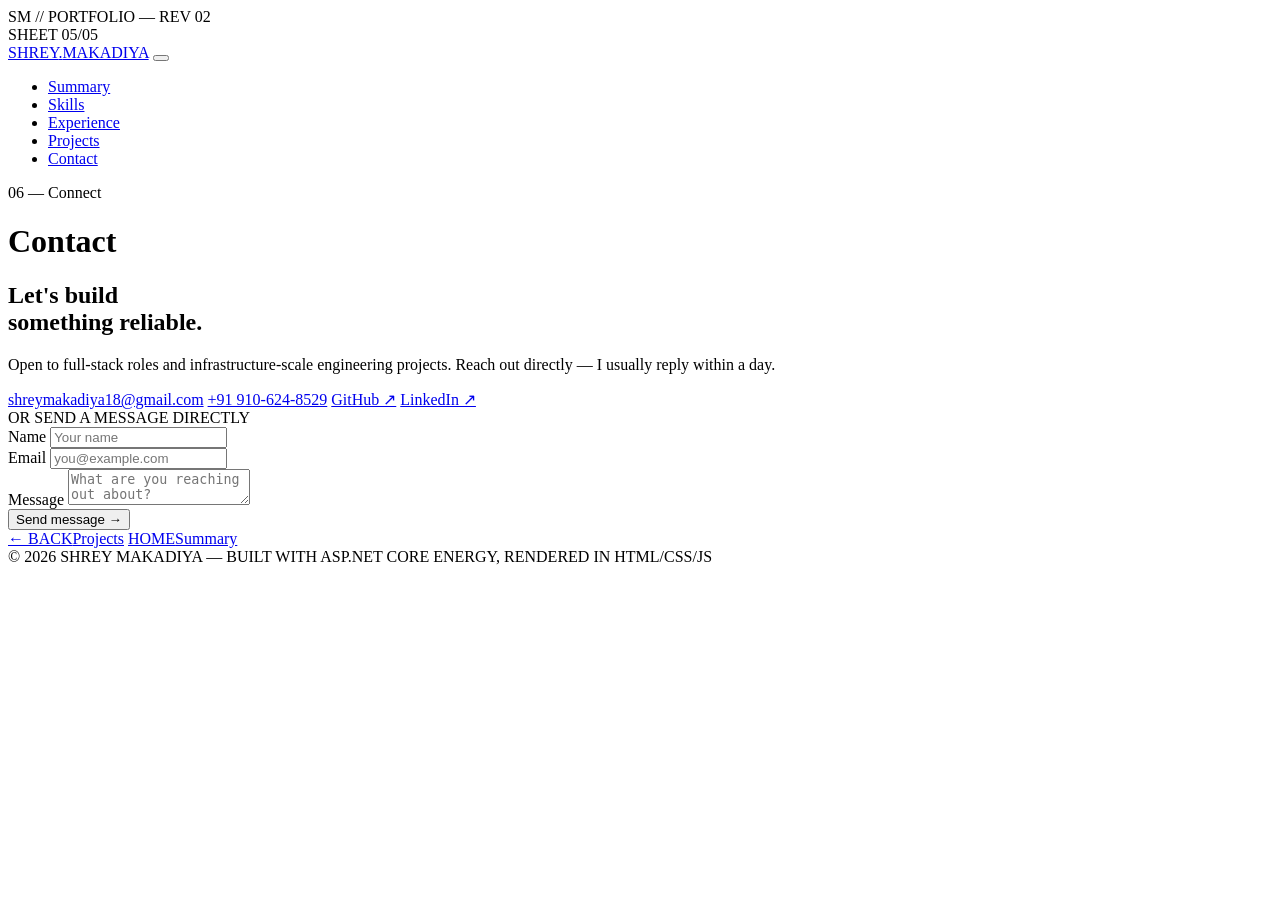
==== website/contact.html @ 268e4058 "website" ====
<!DOCTYPE html>
<html lang="en">
<head>
<meta charset="UTF-8">
<meta name="viewport" content="width=device-width, initial-scale=1.0">
<title>Contact — Shrey Makadiya</title>
<link rel="stylesheet" href="styles.css">
</head>
<body>

<div class="grid-bg"></div>
<div class="viewport-frame">
  <div class="corner tl"></div><div class="corner tr"></div>
  <div class="corner bl"></div><div class="corner br"></div>
</div>
<div class="label-tag tag-top-left">SM // PORTFOLIO — REV 02</div>
<div class="label-tag tag-bottom-right">SHEET 05/05</div>

<nav class="navbar">
  <a href="index.html" class="nav-logo">SHREY<span class="accent">.</span>MAKADIYA</a>
  <button class="nav-toggle" id="navToggle" aria-label="Toggle menu"><span></span><span></span><span></span></button>
  <ul class="nav-links" id="navLinks">
    <li><a href="index.html">Summary</a></li>
    <li><a href="skills.html">Skills</a></li>
    <li><a href="experience.html">Experience</a></li>
    <li><a href="projects.html">Projects</a></li>
    <li><a href="contact.html" class="active">Contact</a></li>
  </ul>
</nav>

<div class="page-wrap">
  <div class="reveal">
    <div class="eyebrow">06 — Connect</div>
    <h1 class="page-title">Contact</h1>
  </div>

  <div class="contact-panel reveal">
    <h2 class="contact-title">Let's build<br>something reliable.</h2>
    <p class="contact-sub">Open to full-stack roles and infrastructure-scale engineering projects. Reach out directly — I usually reply within a day.</p>
    <div class="contact-links">
      <a class="btn solid" href="mailto:shreymakadiya18@gmail.com">shreymakadiya18@gmail.com</a>
      <a class="btn" href="tel:+919106248529">+91 910-624-8529</a>
      <a class="btn" href="https://github.com/shreymakadiya18" target="_blank" rel="noopener">GitHub ↗</a>
      <a class="btn" href="https://linkedin.com/in/shrey-makadiya-b47a26212" target="_blank" rel="noopener">LinkedIn ↗</a>
    </div>

    <div class="form-divider">OR SEND A MESSAGE DIRECTLY</div>

    <form class="contact-form" id="contactForm" action="https://formsubmit.co/shreymakadiya18@gmail.com" method="POST">
      <input type="hidden" name="_subject" value="New message from portfolio site">
      <input type="hidden" name="_template" value="table">
      <input type="hidden" name="_captcha" value="false">
      <input type="text" name="_honey" style="display:none">

      <div class="form-row">
        <div class="field">
          <label for="name">Name</label>
          <input type="text" id="name" name="Name" placeholder="Your name" required>
        </div>
        <div class="field">
          <label for="email">Email</label>
          <input type="email" id="email" name="Email" placeholder="you@example.com" required>
        </div>
      </div>
      <div class="field">
        <label for="message">Message</label>
        <textarea id="message" name="Message" placeholder="What are you reaching out about?" required></textarea>
      </div>
      <button type="submit" class="submit-btn" id="submitBtn">Send message →</button>
      <div class="form-status" id="formStatus"></div>
    </form>
  </div>

  <div class="page-nav reveal">
    <a href="projects.html"><span class="dir">← BACK</span>Projects</a>
    <a href="index.html"><span class="dir">HOME</span>Summary</a>
  </div>
</div>

<footer>© 2026 SHREY MAKADIYA — BUILT WITH ASP.NET CORE ENERGY, RENDERED IN HTML/CSS/JS</footer>

<script src="script.js"></script>
</body>
</html>
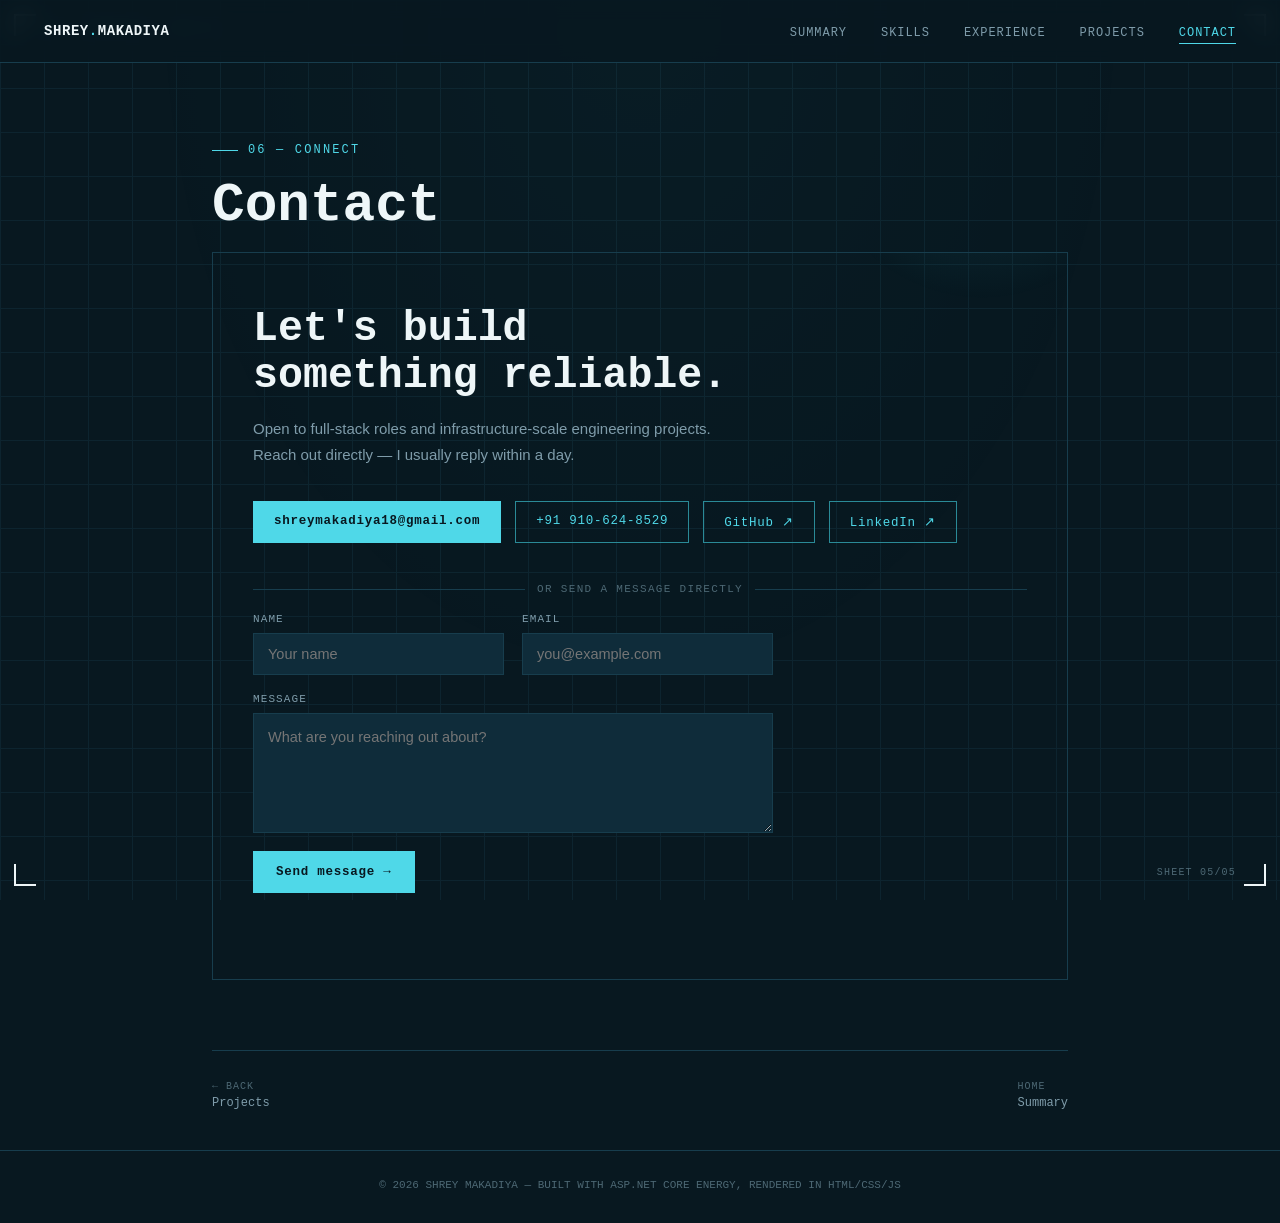
==== commit 11358f8d: "website" ====
--- a/website/contact.html
+++ b/website/contact.html
@@ -4,7 +4,7 @@
 <meta charset="UTF-8">
 <meta name="viewport" content="width=device-width, initial-scale=1.0">
 <title>Contact — Shrey Makadiya</title>
-<link rel="stylesheet" href="styles.css">
+<link rel="stylesheet" href="./style.css">
 </head>
 <body>
 
@@ -17,14 +17,14 @@
 <div class="label-tag tag-bottom-right">SHEET 05/05</div>
 
 <nav class="navbar">
-  <a href="index.html" class="nav-logo">SHREY<span class="accent">.</span>MAKADIYA</a>
+  <a href="./index.html" class="nav-logo">SHREY<span class="accent">.</span>MAKADIYA</a>
   <button class="nav-toggle" id="navToggle" aria-label="Toggle menu"><span></span><span></span><span></span></button>
   <ul class="nav-links" id="navLinks">
-    <li><a href="index.html">Summary</a></li>
-    <li><a href="skills.html">Skills</a></li>
-    <li><a href="experience.html">Experience</a></li>
-    <li><a href="projects.html">Projects</a></li>
-    <li><a href="contact.html" class="active">Contact</a></li>
+    <li><a href="./index.html">Summary</a></li>
+    <li><a href="./skills.html">Skills</a></li>
+    <li><a href="./experience.html">Experience</a></li>
+    <li><a href="./projects.html">Projects</a></li>
+    <li><a href="./contact.html" class="active">Contact</a></li>
   </ul>
 </nav>
 
@@ -72,13 +72,13 @@
   </div>
 
   <div class="page-nav reveal">
-    <a href="projects.html"><span class="dir">← BACK</span>Projects</a>
-    <a href="index.html"><span class="dir">HOME</span>Summary</a>
+    <a href="./projects.html"><span class="dir">← BACK</span>Projects</a>
+    <a href="./index.html"><span class="dir">HOME</span>Summary</a>
   </div>
 </div>
 
 <footer>© 2026 SHREY MAKADIYA — BUILT WITH ASP.NET CORE ENERGY, RENDERED IN HTML/CSS/JS</footer>
 
-<script src="script.js"></script>
+<script src="./script.js"></script>
 </body>
 </html>
--- a/website/style.css
+++ b/website/style.css
@@ -0,0 +1,231 @@
+@import url('https://fonts.googleapis.com/css2?family=JetBrains+Mono:wght@400;500;700;800&family=IBM+Plex+Sans:wght@300;400;500;600;700&display=swap');
+
+:root{
+  --navy-deep:#081820;
+  --navy:#0c2430;
+  --navy-panel:#0f2c3a;
+  --grid-line:#173d4d;
+  --cyan:#4fd8e8;
+  --cyan-dim:#2a8a97;
+  --amber:#f2a65a;
+  --paper:#eef6f8;
+  --slate:#7f9caa;
+  --slate-dim:#4d6874;
+}
+*{margin:0;padding:0;box-sizing:border-box;}
+html{scroll-behavior:smooth;}
+body{
+  background:var(--navy-deep);
+  color:var(--paper);
+  font-family:'IBM Plex Sans',sans-serif;
+  overflow-x:hidden;
+  position:relative;
+}
+@media (prefers-reduced-motion: reduce){
+  *{animation-duration:0.01ms !important; animation-iteration-count:1 !important; transition-duration:0.01ms !important; scroll-behavior:auto !important;}
+}
+.mono{font-family:'JetBrains Mono',monospace;}
+
+/* blueprint grid background */
+.grid-bg{
+  position:fixed; inset:0; z-index:0; pointer-events:none;
+  background-image:
+    linear-gradient(var(--grid-line) 1px, transparent 1px),
+    linear-gradient(90deg, var(--grid-line) 1px, transparent 1px);
+  background-size:44px 44px;
+  opacity:0.35;
+}
+.grid-bg::after{
+  content:"";
+  position:absolute; inset:0;
+  background:radial-gradient(ellipse at 50% 0%, rgba(79,216,232,0.08), transparent 60%);
+}
+
+.viewport-frame{position:fixed; inset:14px; z-index:5; pointer-events:none;}
+.corner{position:absolute; width:22px; height:22px; border-color:var(--cyan-dim);}
+.corner.tl{top:0;left:0;border-top:2px solid;border-left:2px solid;}
+.corner.tr{top:0;right:0;border-top:2px solid;border-right:2px solid;}
+.corner.bl{bottom:0;left:0;border-bottom:2px solid;border-left:2px solid;}
+.corner.br{bottom:0;right:0;border-bottom:2px solid;border-right:2px solid;}
+
+.label-tag{
+  position:fixed; z-index:6; font-family:'JetBrains Mono',monospace;
+  font-size:10px; letter-spacing:0.12em; color:var(--slate-dim); text-transform:uppercase;
+}
+.tag-top-left{top:22px;left:44px;}
+.tag-bottom-right{bottom:22px;right:44px;}
+@media (max-width:640px){ .label-tag{display:none;} }
+
+/* ===== NAV ===== */
+.navbar{
+  position:sticky; top:0; z-index:20;
+  display:flex; align-items:center; justify-content:space-between;
+  padding:22px 44px; background:rgba(8,24,32,0.86); backdrop-filter:blur(10px);
+  border-bottom:1px solid var(--grid-line);
+}
+.nav-logo{font-family:'JetBrains Mono',monospace; font-weight:700; font-size:14px; color:var(--paper); text-decoration:none; letter-spacing:0.04em;}
+.nav-logo .accent{color:var(--cyan);}
+.nav-links{display:flex; gap:34px; list-style:none;}
+.nav-links a{
+  font-family:'JetBrains Mono',monospace; font-size:12px; letter-spacing:0.08em; text-transform:uppercase;
+  color:var(--slate); text-decoration:none; position:relative; padding-bottom:4px; transition:color 0.2s ease;
+}
+.nav-links a::after{
+  content:""; position:absolute; left:0; bottom:0; width:0; height:1px; background:var(--cyan); transition:width 0.25s ease;
+}
+.nav-links a:hover{color:var(--paper);}
+.nav-links a:hover::after{width:100%;}
+.nav-links a.active{color:var(--cyan);}
+.nav-links a.active::after{width:100%;}
+.nav-toggle{display:none; flex-direction:column; gap:5px; background:none; border:none; cursor:pointer; padding:6px;}
+.nav-toggle span{width:22px; height:2px; background:var(--paper);}
+@media (max-width:760px){
+  .navbar{padding:18px 24px;}
+  .nav-links{
+    position:fixed; top:64px; left:0; right:0; flex-direction:column; gap:0;
+    background:var(--navy-deep); border-bottom:1px solid var(--grid-line);
+    max-height:0; overflow:hidden; transition:max-height 0.35s ease;
+  }
+  .nav-links.open{max-height:340px;}
+  .nav-links a{padding:16px 24px; width:100%; display:block; border-top:1px solid var(--grid-line);}
+  .nav-toggle{display:flex;}
+}
+
+section, .page-wrap{position:relative; z-index:1; max-width:920px; margin:0 auto; padding:80px 32px 40px;}
+
+.eyebrow{
+  display:flex; align-items:center; gap:10px;
+  font-family:'JetBrains Mono',monospace; font-size:12px; letter-spacing:0.18em; text-transform:uppercase;
+  color:var(--cyan); margin-bottom:18px;
+}
+.eyebrow::before{content:""; width:26px; height:1px; background:var(--cyan);}
+h1,h2,h3{font-family:'JetBrains Mono',monospace; font-weight:700; line-height:1.15;}
+.page-title{font-size:clamp(2rem,6vw,3.4rem); color:var(--paper); margin-bottom:14px;}
+.page-sub{color:var(--slate); font-size:15px; max-width:600px; line-height:1.7; margin-bottom:56px;}
+.section-title{font-size:clamp(1.6rem,4vw,2.3rem); color:var(--paper); margin-bottom:8px;}
+.section-sub{color:var(--slate); font-size:14px; margin-bottom:52px; max-width:560px; line-height:1.6;}
+
+.reveal{opacity:0; transform:translateY(24px); transition:opacity 0.7s ease, transform 0.7s ease;}
+.reveal.in{opacity:1; transform:translateY(0);}
+
+.btn{
+  font-family:'JetBrains Mono',monospace; font-size:12.5px; letter-spacing:0.06em;
+  padding:12px 20px; border:1px solid var(--cyan-dim); color:var(--cyan);
+  text-decoration:none; transition:all 0.25s ease; display:inline-block;
+}
+.btn:hover{background:rgba(79,216,232,0.1); border-color:var(--cyan); transform:translateY(-2px);}
+.btn.solid{background:var(--cyan); color:var(--navy-deep); border-color:var(--cyan); font-weight:700;}
+.btn.solid:hover{background:var(--paper); border-color:var(--paper);}
+
+/* ===== HERO (home) ===== */
+.hero{min-height:78vh; display:flex; flex-direction:column; justify-content:center; padding-top:40px; padding-bottom:40px;}
+.hero-id{font-family:'JetBrains Mono',monospace; font-size:12px; color:var(--slate); letter-spacing:0.1em; margin-bottom:26px; opacity:0; animation:fadeUp 0.7s ease forwards; animation-delay:0.1s;}
+.hero h1{font-size:clamp(2.4rem, 7vw, 5rem); color:var(--paper); letter-spacing:-0.01em; opacity:0; animation:fadeUp 0.8s ease forwards; animation-delay:0.25s;}
+.hero h1 .accent{color:var(--cyan);}
+.hero-role{margin-top:22px; font-size:clamp(1rem,2.4vw,1.35rem); color:var(--slate); font-weight:400; max-width:620px; line-height:1.6; opacity:0; animation:fadeUp 0.8s ease forwards; animation-delay:0.45s;}
+.hero-role strong{color:var(--paper); font-weight:600;}
+.typed-line{margin-top:34px; font-family:'JetBrains Mono',monospace; font-size:14px; color:var(--amber); display:flex; align-items:center; gap:2px; opacity:0; animation:fadeUp 0.8s ease forwards; animation-delay:0.65s;}
+.typed-cursor{display:inline-block; width:8px; height:16px; background:var(--amber); margin-left:4px; animation:blink 1s step-end infinite;}
+@keyframes blink{50%{opacity:0;}}
+@keyframes fadeUp{from{opacity:0; transform:translateY(18px);} to{opacity:1; transform:translateY(0);}}
+.hero-links{margin-top:44px; display:flex; gap:14px; flex-wrap:wrap; opacity:0; animation:fadeUp 0.8s ease forwards; animation-delay:0.85s;}
+
+.stat-row{display:grid; grid-template-columns:repeat(auto-fit,minmax(140px,1fr)); gap:2px; border:1px solid var(--grid-line); margin-top:20px;}
+.stat-cell{background:var(--navy-panel); padding:22px 20px; border:1px solid var(--grid-line);}
+.stat-num{font-family:'JetBrains Mono',monospace; font-size:26px; color:var(--cyan); font-weight:700;}
+.stat-label{font-family:'JetBrains Mono',monospace; font-size:10.5px; color:var(--slate); letter-spacing:0.08em; text-transform:uppercase; margin-top:6px;}
+
+.about-text{font-size:16px; line-height:1.85; color:#c9dbe1; max-width:680px;}
+.about-text strong{color:var(--paper);}
+
+/* ===== SKILLS ===== */
+.skill-cat{margin-bottom:52px;}
+.skill-cat-head{display:flex; align-items:baseline; gap:12px; margin-bottom:22px;}
+.skill-cat-num{font-family:'JetBrains Mono',monospace; font-size:12px; color:var(--cyan-dim);}
+.skill-cat h3{font-size:14px; color:var(--paper); letter-spacing:0.06em;}
+.skill-bars{display:flex; flex-direction:column; gap:20px;}
+.skill-bar-row{display:flex; flex-direction:column; gap:8px;}
+.skill-bar-top{display:flex; justify-content:space-between; align-items:baseline;}
+.skill-name{font-size:14.5px; color:var(--paper); font-weight:500;}
+.skill-level-label{font-family:'JetBrains Mono',monospace; font-size:11px; color:var(--cyan-dim);}
+.skill-bar-track{height:6px; background:var(--navy-panel); border:1px solid var(--grid-line); position:relative; overflow:hidden;}
+.skill-bar-fill{
+  height:100%; width:0%; background:linear-gradient(90deg, var(--cyan-dim), var(--cyan));
+  transition:width 1.1s cubic-bezier(.2,.8,.2,1);
+}
+.skill-legend{display:flex; gap:24px; flex-wrap:wrap; margin-top:8px; margin-bottom:44px; font-family:'JetBrains Mono',monospace; font-size:11px; color:var(--slate);}
+.skill-legend span{display:flex; align-items:center; gap:7px;}
+.legend-dot{width:8px; height:8px; border-radius:50%; display:inline-block;}
+
+/* ===== EXPERIENCE — schematic trace ===== */
+.exp-track{position:relative; padding-left:36px;}
+.exp-track::before{content:""; position:absolute; left:5px; top:6px; bottom:6px; width:1px; background:linear-gradient(var(--cyan-dim), var(--grid-line));}
+.exp-node{position:relative; padding-bottom:52px;}
+.exp-node:last-child{padding-bottom:0;}
+.exp-dot{position:absolute; left:-36px; top:4px; width:11px; height:11px; border-radius:50%; background:var(--navy-deep); border:2px solid var(--cyan-dim); transition:all 0.3s ease;}
+.exp-node.in .exp-dot{border-color:var(--cyan); box-shadow:0 0 0 4px rgba(79,216,232,0.12);}
+.exp-date{font-family:'JetBrains Mono',monospace; font-size:11px; color:var(--amber); letter-spacing:0.06em; margin-bottom:6px;}
+.exp-role{font-size:18px; color:var(--paper); font-weight:700; font-family:'JetBrains Mono',monospace;}
+.exp-co{font-size:13.5px; color:var(--slate); margin-top:2px; margin-bottom:14px;}
+.exp-node ul{list-style:none; display:flex; flex-direction:column; gap:9px;}
+.exp-node li{font-size:14.5px; color:#c2d6dd; line-height:1.6; padding-left:16px; position:relative;}
+.exp-node li::before{content:"→"; position:absolute; left:0; color:var(--cyan-dim); font-family:'JetBrains Mono',monospace;}
+.stack-tags{margin-top:12px; display:flex; gap:6px; flex-wrap:wrap;}
+.stack-tags span{font-family:'JetBrains Mono',monospace; font-size:10.5px; color:var(--cyan-dim); border:1px solid var(--grid-line); padding:3px 8px;}
+
+/* ===== PROJECTS ===== */
+.proj-grid{display:flex; flex-direction:column; gap:1px; background:var(--grid-line); border:1px solid var(--grid-line);}
+.proj-card{background:var(--navy-deep); padding:30px 28px; position:relative; transition:background 0.3s ease;}
+.proj-card:hover{background:var(--navy);}
+.proj-head{display:flex; justify-content:space-between; align-items:baseline; gap:16px; flex-wrap:wrap;}
+.proj-title{font-family:'JetBrains Mono',monospace; font-size:16px; color:var(--paper); font-weight:700;}
+.proj-idx{font-family:'JetBrains Mono',monospace; font-size:11px; color:var(--cyan-dim);}
+.proj-card ul{margin-top:14px; list-style:none; display:flex; flex-direction:column; gap:8px;}
+.proj-card li{font-size:14px; color:#b9cdd4; line-height:1.6; padding-left:16px; position:relative;}
+.proj-card li::before{content:"·"; position:absolute; left:0; color:var(--amber); font-weight:700;}
+.proj-stack{margin-top:14px; font-family:'JetBrains Mono',monospace; font-size:11px; color:var(--slate-dim);}
+
+/* ===== EDUCATION / ACHIEVEMENTS ===== */
+.two-col{display:grid; grid-template-columns:1fr 1fr; gap:2px; background:var(--grid-line); border:1px solid var(--grid-line);}
+@media (max-width:720px){.two-col{grid-template-columns:1fr;}}
+.col-panel{background:var(--navy-deep); padding:28px;}
+.col-panel h3{font-size:13px; color:var(--cyan); letter-spacing:0.1em; margin-bottom:18px;}
+.edu-item .edu-degree{font-size:15px; color:var(--paper); font-weight:600; font-family:'JetBrains Mono',monospace;}
+.edu-item .edu-inst{font-size:13.5px; color:var(--slate); margin-top:6px;}
+.edu-meta{margin-top:12px; display:flex; gap:18px; font-family:'JetBrains Mono',monospace; font-size:12px; color:var(--amber);}
+.ach-list{list-style:none; display:flex; flex-direction:column; gap:12px;}
+.ach-list li{font-size:14px; color:#c2d6dd; line-height:1.55; padding-left:18px; position:relative;}
+.ach-list li::before{content:"◆"; position:absolute; left:0; top:2px; color:var(--cyan-dim); font-size:9px;}
+
+/* ===== CONTACT ===== */
+.contact-panel{border:1px solid var(--grid-line); padding:52px 40px; position:relative; overflow:hidden;}
+.contact-panel::before{content:""; position:absolute; top:-40%; right:-10%; width:340px; height:340px; background:radial-gradient(circle, rgba(79,216,232,0.12), transparent 70%);}
+.contact-title{font-size:clamp(1.8rem,5vw,2.6rem); color:var(--paper); margin-bottom:16px; position:relative;}
+.contact-sub{color:var(--slate); font-size:15px; max-width:480px; line-height:1.7; margin-bottom:34px; position:relative;}
+.contact-links{display:flex; flex-wrap:wrap; gap:14px; position:relative; margin-bottom:40px;}
+.contact-form{position:relative; display:flex; flex-direction:column; gap:18px; max-width:520px;}
+.field{display:flex; flex-direction:column; gap:8px;}
+.field label{font-family:'JetBrains Mono',monospace; font-size:11px; letter-spacing:0.1em; color:var(--slate); text-transform:uppercase;}
+.field input, .field textarea{background:var(--navy-panel); border:1px solid var(--grid-line); color:var(--paper); font-family:'IBM Plex Sans',sans-serif; font-size:14.5px; padding:12px 14px; outline:none; transition:border-color 0.25s ease, background 0.25s ease; resize:vertical;}
+.field input:focus, .field textarea:focus{border-color:var(--cyan); background:var(--navy);}
+.field textarea{min-height:120px; line-height:1.6;}
+.form-row{display:grid; grid-template-columns:1fr 1fr; gap:18px;}
+@media (max-width:520px){.form-row{grid-template-columns:1fr;}}
+.submit-btn{font-family:'JetBrains Mono',monospace; font-size:12.5px; letter-spacing:0.06em; padding:13px 22px; background:var(--cyan); color:var(--navy-deep); border:1px solid var(--cyan); font-weight:700; cursor:pointer; transition:all 0.25s ease; align-self:flex-start;}
+.submit-btn:hover{background:var(--paper); border-color:var(--paper);}
+.submit-btn:disabled{opacity:0.5; cursor:wait;}
+.form-status{font-family:'JetBrains Mono',monospace; font-size:12px; letter-spacing:0.04em; min-height:16px;}
+.form-status.ok{color:var(--cyan);}
+.form-status.err{color:var(--amber);}
+.form-divider{font-family:'JetBrains Mono',monospace; font-size:11px; color:var(--slate-dim); letter-spacing:0.12em; margin:34px 0 18px; display:flex; align-items:center; gap:12px;}
+.form-divider::before, .form-divider::after{content:""; height:1px; flex:1; background:var(--grid-line);}
+
+/* ===== page footer nav (prev/next) ===== */
+.page-nav{display:flex; justify-content:space-between; margin-top:70px; padding-top:30px; border-top:1px solid var(--grid-line); gap:14px; flex-wrap:wrap;}
+.page-nav a{font-family:'JetBrains Mono',monospace; font-size:12px; color:var(--slate); text-decoration:none; transition:color 0.2s ease;}
+.page-nav a:hover{color:var(--cyan);}
+.page-nav .dir{color:var(--slate-dim); font-size:10px; letter-spacing:0.1em; display:block; margin-bottom:4px;}
+
+footer{text-align:center; padding:28px 20px; font-family:'JetBrains Mono',monospace; font-size:11px; color:var(--slate-dim); border-top:1px solid var(--grid-line); position:relative; z-index:1;}
+
+::selection{background:var(--cyan); color:var(--navy-deep);}
